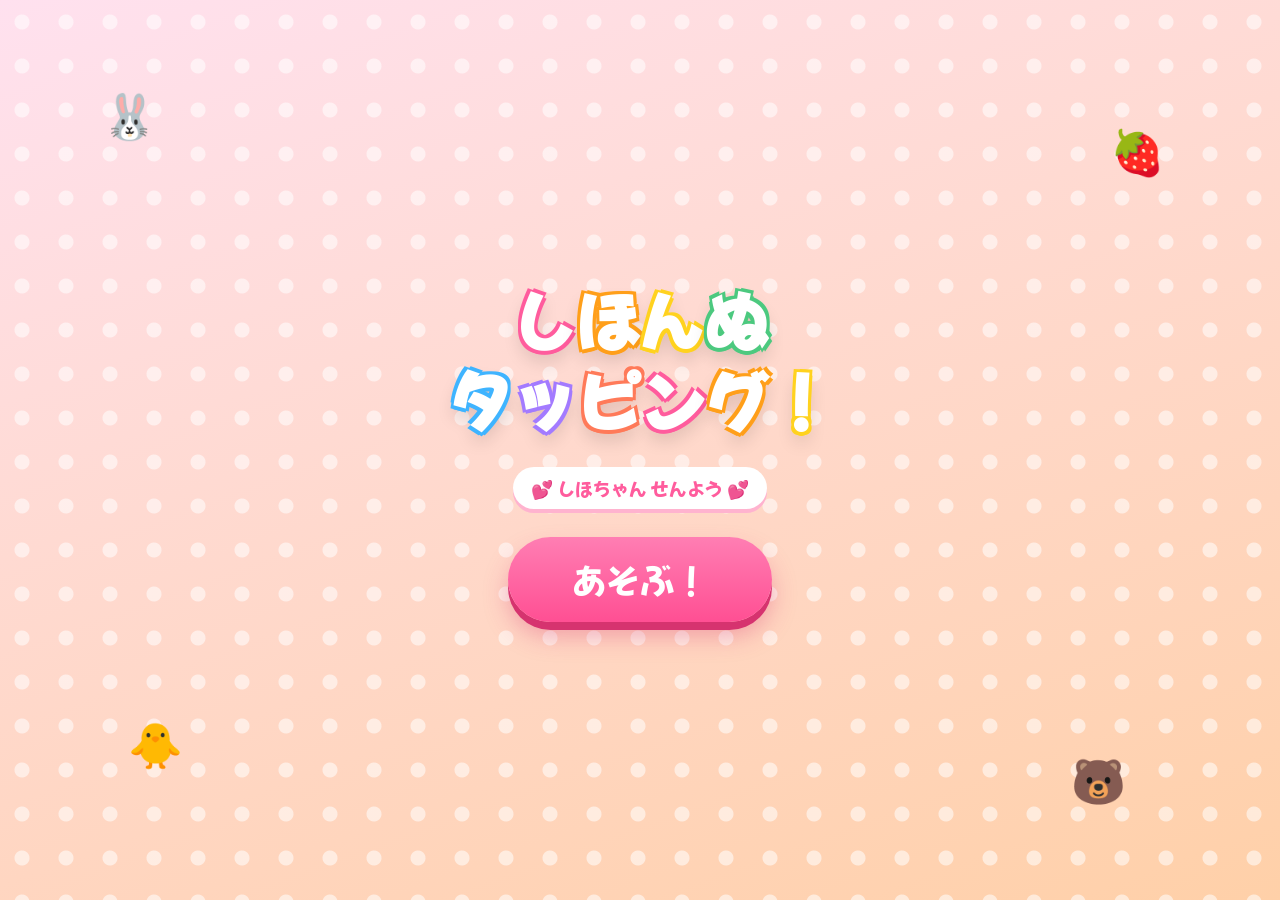
==== shiho/index.html @ 4098c00b "しほんぬタッピング！: baby tapping game replacing 新時代 Tap anywhere to hear "あたっ！" (TTS or a recorded voice), p" ====
<!DOCTYPE html>
<html lang="ja">
<head>
<meta charset="utf-8">
<meta name="viewport" content="width=device-width, initial-scale=1, maximum-scale=1, user-scalable=no, viewport-fit=cover">
<meta name="apple-mobile-web-app-capable" content="yes">
<meta name="mobile-web-app-capable" content="yes">
<meta name="apple-mobile-web-app-status-bar-style" content="black-translucent">
<meta name="apple-mobile-web-app-title" content="しほんぬ">
<meta name="theme-color" content="#ffd6e8">
<title>しほんぬタッピング！</title>
<link rel="preconnect" href="https://fonts.googleapis.com">
<link rel="preconnect" href="https://fonts.gstatic.com" crossorigin>
<link href="https://fonts.googleapis.com/css2?family=Mochiy+Pop+One&display=swap" rel="stylesheet">
<style>
  :root { --bg1:#ffe1ef; --bg2:#ffd0a8; --pink:#ff5c9d; --font:"Mochiy Pop One","Hiragino Maru Gothic ProN","Rounded Mplus 1c",sans-serif; }
  * { box-sizing:border-box; -webkit-tap-highlight-color:transparent; -webkit-user-select:none; user-select:none; -webkit-touch-callout:none; }
  html,body { margin:0; height:100%; overflow:hidden; touch-action:none; overscroll-behavior:none; font-family:var(--font); color:#5a3d5c; }
  body { background:
      radial-gradient(circle, rgba(255,255,255,.55) 7px, transparent 8px) 0 0 / 44px 44px,
      linear-gradient(160deg, var(--bg1), var(--bg2)); }
  canvas { position:fixed; inset:0; width:100%; height:100%; display:block; }

  /* ---- タイトル画面 ---- */
  #title { position:fixed; inset:0; z-index:10; display:flex; flex-direction:column; align-items:center; justify-content:center; gap:28px; padding:24px; text-align:center; transition:opacity .4s, transform .4s; }
  #title.hide { opacity:0; transform:scale(1.2); pointer-events:none; }
  .logo { font-size:clamp(34px, 11vw, 64px); line-height:1.25; margin:0; }
  .logo span { display:inline-block; color:#fff; animation:hop 1.2s ease-in-out infinite;
    -webkit-text-stroke:0; text-shadow: 0 4px 0 var(--c), 3px 3px 0 var(--c), -3px 3px 0 var(--c), 3px -3px 0 var(--c), -3px -3px 0 var(--c), 0 10px 18px rgba(0,0,0,.15); }
  @keyframes hop { 0%,100% { transform:translateY(0) } 30% { transform:translateY(-14px) rotate(-6deg) } 60% { transform:translateY(0) rotate(4deg) } }
  .for { font-size:18px; background:#fff; color:var(--pink); padding:8px 18px; border-radius:999px; box-shadow:0 4px 0 #ffb3cf; }
  #play { font-family:var(--font); font-size:34px; color:#fff; background:linear-gradient(#ff7eb3,#ff4f93); border:none; border-radius:999px;
    padding:18px 64px; box-shadow:0 8px 0 #d6336f, 0 14px 24px rgba(214,51,111,.35); cursor:pointer; animation:pulse 1.4s ease-in-out infinite; }
  #play:active { transform:translateY(6px); box-shadow:0 2px 0 #d6336f; }
  @keyframes pulse { 50% { transform:scale(1.07) } }
  .deco { position:absolute; font-size:44px; animation:float 3s ease-in-out infinite; }
  @keyframes float { 50% { transform:translateY(-16px) rotate(8deg) } }

  /* ---- ゲーム中の表示 ---- */
  #hud { position:fixed; top:calc(12px + env(safe-area-inset-top)); left:12px; right:12px; z-index:5; display:none; justify-content:space-between; pointer-events:none; }
  #hud.on { display:flex; }
  .pill { background:#fff; border-radius:999px; padding:8px 18px; font-size:24px; box-shadow:0 5px 0 rgba(0,0,0,.1); }
  #score { color:#ff9f1a; } #lv { color:#4aa8ff; }
  .bump { animation:bump .25s; } @keyframes bump { 50% { transform:scale(1.25) } }
  #banner { position:fixed; left:0; right:0; top:34%; z-index:6; text-align:center; font-size:clamp(40px, 13vw, 80px); color:#fff; pointer-events:none;
    text-shadow:0 5px 0 var(--pink), 4px 4px 0 var(--pink), -4px 4px 0 var(--pink), 4px -4px 0 var(--pink), -4px -4px 0 var(--pink); opacity:0; }
  #banner.on { animation:banner 1.8s ease-out; }
  @keyframes banner { 0% { opacity:0; transform:scale(.2) rotate(-20deg) } 15% { opacity:1; transform:scale(1.2) rotate(4deg) } 25% { transform:scale(1) rotate(0) } 80% { opacity:1 } 100% { opacity:0; transform:translateY(-40px) } }
  #flash { position:fixed; inset:0; background:#fff; opacity:0; pointer-events:none; z-index:4; transition:opacity .5s; }

  /* ---- おとなメニュー ---- */
  #gear { position:fixed; right:12px; bottom:calc(12px + env(safe-area-inset-bottom)); z-index:7; width:52px; height:52px; border-radius:50%;
    background:rgba(255,255,255,.55); display:none; align-items:center; justify-content:center; font-size:24px; }
  #gear.on { display:flex; }
  #gear svg { position:absolute; inset:0; transform:rotate(-90deg); }
  #gear circle { fill:none; stroke:var(--pink); stroke-width:4; stroke-dasharray:151; stroke-dashoffset:151; }
  #gear.hold circle { transition:stroke-dashoffset 1.2s linear; stroke-dashoffset:0; }
  #menu { position:fixed; inset:0; z-index:20; background:rgba(90,61,92,.45); display:none; align-items:center; justify-content:center; padding:16px; }
  #menu.on { display:flex; }
  .card { background:#fff; border-radius:28px; padding:22px; width:100%; max-width:360px; text-align:center; box-shadow:0 8px 0 #ffb3cf; font-family:-apple-system,"Hiragino Sans",sans-serif; }
  .card h2 { font-family:var(--font); margin:0 0 6px; color:var(--pink); font-weight:normal; }
  .card p { font-size:13px; color:#8a748c; margin:6px 0 14px; line-height:1.6; }
  .card button { font-family:var(--font); font-size:17px; width:100%; margin:6px 0; padding:13px; border:none; border-radius:16px; color:#fff; cursor:pointer; }
  .b-rec { background:#ff5c9d; } .b-rec.rec { background:#e0245e; animation:pulse .6s infinite; }
  .b-try { background:#4aa8ff; } .b-del { background:#b9a6bb; } .b-bgm { background:#5fc98a; } .b-close { background:#5a3d5c; }
  .row { display:flex; align-items:center; gap:10px; margin:10px 0; font-size:15px; }
  .row input { flex:1; accent-color:#ff5c9d; }
  #vstate { font-size:14px; color:#5a3d5c; margin:4px 0 8px; }
</style>
</head>
<body>
<canvas id="c"></canvas>
<div id="flash"></div>

<div id="title">
  <div class="deco" style="top:9%;left:8%">🐰</div>
  <div class="deco" style="top:13%;right:9%;animation-delay:.6s">🍓</div>
  <div class="deco" style="bottom:14%;left:10%;animation-delay:1.1s">🐥</div>
  <div class="deco" style="bottom:10%;right:12%;animation-delay:.3s">🐻</div>
  <h1 class="logo" id="logo"></h1>
  <div class="for">💕 しほちゃん せんよう 💕</div>
  <button id="play">あそぶ！</button>
</div>

<div id="hud"><div class="pill" id="score">⭐ 0</div><div class="pill" id="lv">Lv.1</div></div>
<div id="banner"></div>
<div id="gear" title="おとなの人は長押し"><svg viewBox="0 0 52 52"><circle cx="26" cy="26" r="24"/></svg>⚙️</div>

<div id="menu">
  <div class="card">
    <h2>おとなメニュー</h2>
    <p>「あたっ！」の声を録音できます。<br>ボタンを押したら すぐに「あたっ！」と言ってね。</p>
    <div id="vstate">いまの声：よみあげ</div>
    <button class="b-rec" id="rec">🎙️ 録音する（2びょう）</button>
    <button class="b-try" id="try">▶️ きいてみる</button>
    <button class="b-del" id="del">🗑️ 録音を消す</button>
    <button class="b-bgm" id="bgm">🎵 BGM：オン</button>
    <div class="row">🔈<input type="range" id="vol" min="0" max="1" step="0.05" value="0.8">🔊</div>
    <p>録音した声は この端末の中だけに保存されます。</p>
    <button class="b-close" id="close">✕ とじる</button>
  </div>
</div>

<script>
(() => {
  const $ = s => document.querySelector(s);
  const FONT = '"Mochiy Pop One","Hiragino Maru Gothic ProN",sans-serif';
  const COLORS = ['#ff5c9d', '#ff9f1a', '#ffd21f', '#4cc97f', '#3fb4ff', '#a37bff', '#ff7a59'];
  const THEMES = [['#ffe1ef', '#ffd0a8'], ['#d9f4ff', '#e8dcff'], ['#e0ffd9', '#fff6b8'], ['#ffe6f7', '#c9f1ff'], ['#fff0c2', '#ffc9de'], ['#e8e0ff', '#ffe0f0']];
  const ANIMALS = ['🐶', '🐱', '🐰', '🐻', '🐼', '🐥', '🐸', '🦄', '🐷', '🐨', '🐹', '🦁', '🐧', '🐳', '🍓', '🍰', '🍭', '🌈'];
  const PRAISE = ['すごーい！', 'じょうず！', 'やったね！', 'てんさい！', 'しほちゃん さいこう！', 'ばんざーい！'];
  const rnd = (a, b) => a + Math.random() * (b - a), pick = a => a[(Math.random() * a.length) | 0];
  const store = { get(k) { try { return localStorage.getItem(k); } catch (_) { return null; } }, set(k, v) { try { localStorage.setItem(k, v); return true; } catch (_) { return false; } }, del(k) { try { localStorage.removeItem(k); } catch (_) {} } };

  // タイトル文字を1文字ずつ色付きで跳ねさせる
  [...'しほんぬタッピング！'].forEach((ch, i) => {
    const s = document.createElement('span'); s.textContent = ch;
    s.style.setProperty('--c', COLORS[i % COLORS.length]); s.style.animationDelay = (i * .09) + 's';
    $('#logo').appendChild(s); if (i === 3) $('#logo').appendChild(document.createElement('br'));
  });

  // ---- キャンバス ----
  const cv = $('#c'), ctx = cv.getContext('2d'); let W, H, DPR;
  function resize() { DPR = Math.min(devicePixelRatio || 1, 2); W = innerWidth; H = innerHeight; cv.width = W * DPR; cv.height = H * DPR; }
  addEventListener('resize', resize); resize();
  const ecache = new Map();
  function emo(ch) {
    if (ecache.has(ch)) return ecache.get(ch);
    const c = document.createElement('canvas'); c.width = c.height = 128;
    const x = c.getContext('2d'); x.font = '96px "Apple Color Emoji","Segoe UI Emoji","Noto Color Emoji",sans-serif';
    x.textAlign = 'center'; x.textBaseline = 'middle'; x.fillText(ch, 64, 72); ecache.set(ch, c); return c;
  }

  // ================= 音 =================
  let AC = null, master, bgmGain, sfxGain, bgmOn = store.get('shiho-bgm') !== 'off', vol = +(store.get('shiho-vol') || .8), voiceBuf = null;
  function initAudio() {
    if (AC) return;
    AC = new (window.AudioContext || window.webkitAudioContext)();
    master = AC.createGain(); master.gain.value = vol; master.connect(AC.destination);
    sfxGain = AC.createGain(); sfxGain.connect(master);
    bgmGain = AC.createGain(); bgmGain.gain.value = bgmOn ? .22 : 0; bgmGain.connect(master);
    loadVoice(); bgmT = AC.currentTime + .4; setInterval(bgmTick, 60);
  }
  function tone(f, t, o = {}) {
    const { type = 'sine', dur = .3, v = .3, to = null, dest = sfxGain } = o;
    const osc = AC.createOscillator(), g = AC.createGain();
    osc.type = type; osc.frequency.setValueAtTime(f, t); if (to) osc.frequency.exponentialRampToValueAtTime(to, t + dur * .7);
    g.gain.setValueAtTime(0, t); g.gain.linearRampToValueAtTime(v, t + .01); g.gain.exponentialRampToValueAtTime(.001, t + dur);
    osc.connect(g); g.connect(dest); osc.start(t); osc.stop(t + dur + .05);
  }
  const PENTA = [523, 587, 659, 784, 880, 1047, 1175, 1319];
  const sfxPop = () => { const t = AC.currentTime, f = rnd(500, 800); tone(f, t, { dur: .16, v: .35, to: f * 2.2 }); };
  const sfxBubble = () => { const t = AC.currentTime; [0, 2, 4, 7].forEach((k, i) => tone(PENTA[k % 8] * (k > 6 ? 1 : 1), t + i * .06, { type: 'triangle', dur: .3, v: .22 })); };
  const sfxFanfare = () => { const t = AC.currentTime; [[523, 0], [659, .12], [784, .24], [1047, .4], [784, .55], [1047, .7]].forEach(([f, d]) => { tone(f, t + d, { type: 'square', dur: .25, v: .08 }); tone(f, t + d, { type: 'triangle', dur: .4, v: .18 }); }); };

  // BGM：きらきら星（オルゴール風）
  const NOTE = { C: 0, D: 2, E: 4, F: 5, G: 7, A: 9 };
  const MEL = 'C C G G A A G- F F E E D D C- G G F F E E D- G G F F E E D- C C G G A A G- F F E E D D C-'.split(' ')
    .map(n => ({ f: 523.25 * Math.pow(2, NOTE[n[0]] / 12), b: n.endsWith('-') ? 2 : 1 }));
  const ROOTS = 'C C F C F C G C C F C G C F C G C C F C F C G C'.split(' ').map(n => 130.81 * Math.pow(2, NOTE[n] / 12));
  const BEAT = .42; let bgmT = 0, mi = 0, beat = 0;
  function bgmTick() {
    if (AC.state !== 'running') { bgmT = AC.currentTime + .2; return; }
    while (bgmT < AC.currentTime + .3) {
      const m = MEL[mi];
      tone(m.f, bgmT, { dur: 1.2, v: .5, dest: bgmGain }); tone(m.f * 2, bgmT, { dur: .5, v: .12, dest: bgmGain });
      for (let k = 0; k < m.b; k++) { if ((beat + k) % 2 === 0) { const r = ROOTS[((beat + k) / 2) % ROOTS.length]; tone(r, bgmT + k * BEAT, { type: 'triangle', dur: .9, v: .35, dest: bgmGain }); } }
      bgmT += m.b * BEAT; beat += m.b; mi++;
      if (mi === MEL.length) { mi = 0; beat = 0; bgmT += BEAT * 2; }
    }
  }

  // 「あたっ！」の声：録音があればそれを、なければ読み上げ
  let jaVoice = null;
  function findVoice() { const v = speechSynthesis.getVoices().filter(v => /ja/i.test(v.lang)); jaVoice = v.find(v => /Kyoko|O-ren|Nanami|Haruka/i.test(v.name)) || v[0] || null; }
  if ('speechSynthesis' in window) { findVoice(); speechSynthesis.onvoiceschanged = findVoice; }
  function speak(text, pitch = 1.8) {
    if (!('speechSynthesis' in window)) return;
    if (speechSynthesis.speaking || speechSynthesis.pending) speechSynthesis.cancel();
    const u = new SpeechSynthesisUtterance(text); u.lang = 'ja-JP'; if (jaVoice) u.voice = jaVoice;
    u.pitch = pitch; u.rate = 1.15; u.volume = Math.min(1, vol * 1.2); speechSynthesis.speak(u);
  }
  let lastAta = 0;
  function sayAta() {
    const now = performance.now(); if (now - lastAta < 280) return; lastAta = now;
    if (voiceBuf) { const s = AC.createBufferSource(); s.buffer = voiceBuf; s.playbackRate.value = rnd(.95, 1.2); const g = AC.createGain(); g.gain.value = 1.6; s.connect(g); g.connect(master); s.start(); }
    else speak('あたっ！', rnd(1.6, 2));
  }
  function trim(buf) {
    const d = buf.getChannelData(0); let a = 0, b = d.length - 1; const th = .025;
    while (a < d.length && Math.abs(d[a]) < th) a++; while (b > a && Math.abs(d[b]) < th) b--;
    a = Math.max(0, a - 400); b = Math.min(d.length, b + 2400);
    if (b - a < 800) return buf;
    const out = AC.createBuffer(1, b - a, buf.sampleRate); out.getChannelData(0).set(d.subarray(a, b)); return out;
  }
  async function loadVoice() {
    const url = store.get('shiho-voice'); if (!url || !AC) { voiceBuf = null; updVstate(); return; }
    try { const ab = await (await fetch(url)).arrayBuffer(); voiceBuf = trim(await AC.decodeAudioData(ab)); } catch (_) { voiceBuf = null; }
    updVstate();
  }
  function updVstate() { $('#vstate').textContent = 'いまの声：' + (voiceBuf ? '🎙️ 録音した声' : '🗣️ よみあげ'); }

  // ================= ゲーム =================
  let playing = false, score = 0, level = 1, shake = 0, lastTap = performance.now();
  const floaters = [], parts = [], texts = [], confetti = [];
  const PER_LEVEL = 20;

  function spawnFloater() {
    const r = rnd(42, 58);
    floaters.push({ x: rnd(r, W - r), y: H + r + 10, r, vy: rnd(.6, 1.2), ph: rnd(0, 6), ch: pick(ANIMALS), col: pick(COLORS), pop: 0 });
  }
  function burst(x, y, n, big) {
    for (let i = 0; i < n; i++) {
      const a = rnd(0, Math.PI * 2), s = rnd(2, big ? 11 : 7);
      parts.push({ x, y, vx: Math.cos(a) * s, vy: Math.sin(a) * s - 2, life: 1, col: pick(COLORS), sz: rnd(6, big ? 16 : 12), shape: pick(['star', 'heart', 'dot']), rot: rnd(0, 6) });
    }
  }
  function tap(x, y) {
    lastTap = performance.now();
    if (texts.length > 10) texts.shift();
    texts.push({ x, y, t: 0, rot: rnd(-.3, .3), col: pick(COLORS), s: rnd(.9, 1.15) });
    burst(x, y, 14);
    sfxPop(); sayAta();
    if (navigator.vibrate) navigator.vibrate(15);
    let add = 1;
    const hit = floaters.find(f => !f.pop && Math.hypot(f.x - x, f.y - y) < f.r + 20);
    if (hit) { hit.pop = 1; add = 3; burst(hit.x, hit.y, 26, true); sfxBubble(); shake = 10; for (let i = 0; i < 4; i++) parts.push({ x: hit.x, y: hit.y, vx: rnd(-5, 5), vy: rnd(-9, -4), life: 1, sz: 34, emo: hit.ch, rot: 0 }); }
    else shake = Math.max(shake, 4);
    score += add;
    const el = $('#score'); el.textContent = '⭐ ' + score; el.classList.remove('bump'); void el.offsetWidth; el.classList.add('bump');
    if (Math.floor(score / PER_LEVEL) + 1 > level) levelUp();
  }
  function levelUp() {
    level++;
    $('#lv').textContent = 'Lv.' + level;
    const th = THEMES[(level - 1) % THEMES.length];
    document.documentElement.style.setProperty('--bg1', th[0]); document.documentElement.style.setProperty('--bg2', th[1]);
    const msg = PRAISE[(level - 2) % PRAISE.length];
    const b = $('#banner'); b.textContent = msg; b.classList.remove('on'); void b.offsetWidth; b.classList.add('on');
    $('#flash').style.opacity = .7; setTimeout(() => $('#flash').style.opacity = 0, 120);
    sfxFanfare(); setTimeout(() => speak(msg, 1.6), 500);
    for (let i = 0; i < 140; i++) confetti.push({ x: rnd(0, W), y: rnd(-H * .6, -10), vx: rnd(-1, 1), vy: rnd(2, 5), rot: rnd(0, 6), vr: rnd(-.2, .2), w: rnd(8, 14), h: rnd(5, 9), col: pick(COLORS) });
    if (navigator.vibrate) navigator.vibrate([30, 40, 30, 40, 60]);
  }

  // ---- 描画 ----
  function star(x, y, r, n = 5, inner = .45) { ctx.beginPath(); for (let i = 0; i < n * 2; i++) { const a = i * Math.PI / n - Math.PI / 2, rr = i % 2 ? r * inner : r; ctx.lineTo(x + Math.cos(a) * rr, y + Math.sin(a) * rr); } ctx.closePath(); }
  function heart(x, y, s) { ctx.beginPath(); ctx.moveTo(x, y + s * .35); ctx.bezierCurveTo(x - s, y - s * .3, x - s * .45, y - s, x, y - s * .45); ctx.bezierCurveTo(x + s * .45, y - s, x + s, y - s * .3, x, y + s * .35); ctx.closePath(); }
  const easeBack = t => { const c = 1.9; return 1 + (c + 1) * Math.pow(t - 1, 3) + c * Math.pow(t - 1, 2); };
  let lastSpawn = 0;
  function frame(now) {
    ctx.setTransform(DPR, 0, 0, DPR, 0, 0); ctx.clearRect(0, 0, W, H);
    if (shake > .3) { ctx.translate(rnd(-shake, shake), rnd(-shake, shake)); shake *= .85; }

    if (playing) {
      if (now - lastSpawn > 1500 && floaters.length < 5) { spawnFloater(); lastSpawn = now; }
      // しばらく触らないと「タップしてね」
      if (now - lastTap > 5000) {
        const k = (now / 500) % 2, s = 1 + Math.sin(now / 200) * .08;
        ctx.save(); ctx.globalAlpha = .9; ctx.drawImage(emo('👆'), W / 2 - 40 * s, H * .55 - 30 + (k < 1 ? -10 : 0), 80 * s, 80 * s);
        ctx.font = `26px ${FONT}`; ctx.textAlign = 'center'; ctx.lineWidth = 7; ctx.lineJoin = 'round'; ctx.strokeStyle = '#fff'; ctx.fillStyle = '#ff5c9d';
        ctx.strokeText('タップしてね！', W / 2, H * .55 + 90); ctx.fillText('タップしてね！', W / 2, H * .55 + 90); ctx.restore();
      }
    }

    // ふわふわ浮かぶ どうぶつ風船
    for (let i = floaters.length - 1; i >= 0; i--) {
      const f = floaters[i];
      if (f.pop) { f.pop += .12; if (f.pop > 2) { floaters.splice(i, 1); continue; } }
      f.y -= f.vy; f.ph += .03; const x = f.x + Math.sin(f.ph) * 14;
      if (f.y < -f.r - 20) { floaters.splice(i, 1); continue; }
      const sc = f.pop ? 1 + (f.pop - 1) * .6 : 1 + Math.sin(f.ph * 2) * .04;
      ctx.save(); ctx.globalAlpha = f.pop ? Math.max(0, 2 - f.pop) : 1; ctx.translate(x, f.y); ctx.scale(sc, sc);
      ctx.beginPath(); ctx.arc(0, 0, f.r, 0, Math.PI * 2); ctx.fillStyle = f.col + '55'; ctx.fill(); ctx.lineWidth = 4; ctx.strokeStyle = '#ffffffcc'; ctx.stroke();
      ctx.beginPath(); ctx.ellipse(-f.r * .4, -f.r * .45, f.r * .22, f.r * .12, -.6, 0, Math.PI * 2); ctx.fillStyle = '#ffffffaa'; ctx.fill();
      ctx.drawImage(emo(f.ch), -f.r * .8, -f.r * .8, f.r * 1.6, f.r * 1.6);
      ctx.restore(); f.dx = x;
    }

    // キラキラ
    for (let i = parts.length - 1; i >= 0; i--) {
      const p = parts[i]; p.vy += .25; p.vx *= .98; p.x += p.vx; p.y += p.vy; p.life -= .022; p.rot += .1;
      if (p.life <= 0) { parts.splice(i, 1); continue; }
      ctx.save(); ctx.globalAlpha = Math.min(1, p.life * 1.6); ctx.translate(p.x, p.y); ctx.rotate(p.rot);
      if (p.emo) ctx.drawImage(emo(p.emo), -p.sz / 2, -p.sz / 2, p.sz, p.sz);
      else { ctx.fillStyle = p.col; if (p.shape === 'star') star(0, 0, p.sz); else if (p.shape === 'heart') heart(0, 0, p.sz); else { ctx.beginPath(); ctx.arc(0, 0, p.sz * .5, 0, 7); } ctx.fill(); }
      ctx.restore();
    }

    // 「あたっ！」の文字
    for (let i = texts.length - 1; i >= 0; i--) {
      const t = texts[i]; t.t += 1 / 55; if (t.t >= 1) { texts.splice(i, 1); continue; }
      const sIn = t.t < .25 ? easeBack(t.t / .25) : 1, s = (.3 + .7 * sIn) * t.s, a = t.t > .7 ? 1 - (t.t - .7) / .3 : 1;
      ctx.save(); ctx.globalAlpha = a; ctx.translate(t.x, t.y - t.t * 50 - 50); ctx.rotate(t.rot); ctx.scale(s, s);
      star(0, 0, 82, 12, .72); ctx.fillStyle = '#fff59a'; ctx.fill(); ctx.lineWidth = 5; ctx.strokeStyle = t.col; ctx.stroke();
      ctx.font = `44px ${FONT}`; ctx.textAlign = 'center'; ctx.textBaseline = 'middle'; ctx.lineJoin = 'round';
      ctx.lineWidth = 12; ctx.strokeStyle = '#fff'; ctx.strokeText('あたっ！', 0, 2); ctx.fillStyle = t.col; ctx.fillText('あたっ！', 0, 2);
      ctx.restore();
    }

    // 紙ふぶき
    for (let i = confetti.length - 1; i >= 0; i--) {
      const c = confetti[i]; c.x += c.vx + Math.sin(c.y / 30); c.y += c.vy; c.rot += c.vr;
      if (c.y > H + 20) { confetti.splice(i, 1); continue; }
      ctx.save(); ctx.translate(c.x, c.y); ctx.rotate(c.rot); ctx.scale(1, Math.cos(c.rot * 2)); ctx.fillStyle = c.col; ctx.fillRect(-c.w / 2, -c.h / 2, c.w, c.h); ctx.restore();
    }
    requestAnimationFrame(frame);
  }
  requestAnimationFrame(frame);

  cv.addEventListener('pointerdown', e => { if (playing) { e.preventDefault(); tap(e.clientX, e.clientY); } });
  addEventListener('contextmenu', e => e.preventDefault());
  document.addEventListener('gesturestart', e => e.preventDefault());

  // ---- スタート ----
  let wake = null;
  async function keepAwake() { try { if (navigator.wakeLock) wake = await navigator.wakeLock.request('screen'); } catch (_) {} }
  document.addEventListener('visibilitychange', () => { if (document.visibilityState === 'visible' && playing) { keepAwake(); if (AC) AC.resume(); } });
  $('#play').addEventListener('click', () => {
    initAudio(); AC.resume();
    speak('あそぼう！', 1.7);
    try { document.documentElement.requestFullscreen && document.documentElement.requestFullscreen().catch(() => {}); } catch (_) {}
    keepAwake();
    $('#title').classList.add('hide'); $('#hud').classList.add('on'); $('#gear').classList.add('on');
    playing = true; lastTap = performance.now();
    for (let i = 0; i < 3; i++) setTimeout(spawnFloater, i * 400);
  });

  // ---- おとなメニュー（長押しで開く） ----
  const gear = $('#gear'); let holdT = null;
  gear.addEventListener('pointerdown', e => { e.stopPropagation(); gear.classList.add('hold'); holdT = setTimeout(openMenu, 1200); });
  const cancelHold = () => { clearTimeout(holdT); gear.classList.remove('hold'); };
  gear.addEventListener('pointerup', cancelHold); gear.addEventListener('pointerleave', cancelHold); gear.addEventListener('pointercancel', cancelHold);
  function openMenu() { cancelHold(); playing = false; $('#menu').classList.add('on'); updVstate(); updBgm(); }
  $('#close').onclick = () => { $('#menu').classList.remove('on'); playing = true; lastTap = performance.now(); };
  function updBgm() { $('#bgm').textContent = '🎵 BGM：' + (bgmOn ? 'オン' : 'オフ'); }
  $('#bgm').onclick = () => { bgmOn = !bgmOn; store.set('shiho-bgm', bgmOn ? 'on' : 'off'); if (AC) bgmGain.gain.setTargetAtTime(bgmOn ? .22 : 0, AC.currentTime, .1); updBgm(); };
  $('#vol').value = vol;
  $('#vol').oninput = e => { vol = +e.target.value; store.set('shiho-vol', vol); if (AC) master.gain.setTargetAtTime(vol, AC.currentTime, .05); };
  $('#try').onclick = () => { lastAta = 0; sayAta(); };
  $('#del').onclick = () => { store.del('shiho-voice'); voiceBuf = null; updVstate(); };
  $('#rec').onclick = async () => {
    const btn = $('#rec');
    if (!navigator.mediaDevices || !window.MediaRecorder) { alert('このブラウザでは録音できません'); return; }
    let stream;
    try { stream = await navigator.mediaDevices.getUserMedia({ audio: { echoCancellation: false, noiseSuppression: true } }); }
    catch (_) { alert('マイクの許可が必要です'); return; }
    const chunks = [], mr = new MediaRecorder(stream);
    mr.ondataavailable = e => e.data.size && chunks.push(e.data);
    mr.onstop = () => {
      stream.getTracks().forEach(t => t.stop());
      btn.classList.remove('rec'); btn.textContent = '🎙️ 録音する（2びょう）';
      const blob = new Blob(chunks, { type: mr.mimeType || 'audio/mp4' }), fr = new FileReader();
      fr.onload = async () => {
        if (!store.set('shiho-voice', fr.result)) { alert('保存できませんでした（このページを閉じると消えます）'); }
        try { voiceBuf = trim(await AC.decodeAudioData(await blob.arrayBuffer())); } catch (_) { voiceBuf = null; alert('うまく録音できませんでした。もう一度ためしてね'); }
        updVstate(); if (voiceBuf) { lastAta = 0; sayAta(); }
      };
      fr.readAsDataURL(blob);
    };
    mr.start(); btn.classList.add('rec');
    let n = 2; btn.textContent = `🔴 いま録音中… ${n}`;
    const iv = setInterval(() => { n--; if (n > 0) btn.textContent = `🔴 いま録音中… ${n}`; else { clearInterval(iv); mr.stop(); } }, 1000);
  };
})();
</script>
</body>
</html>
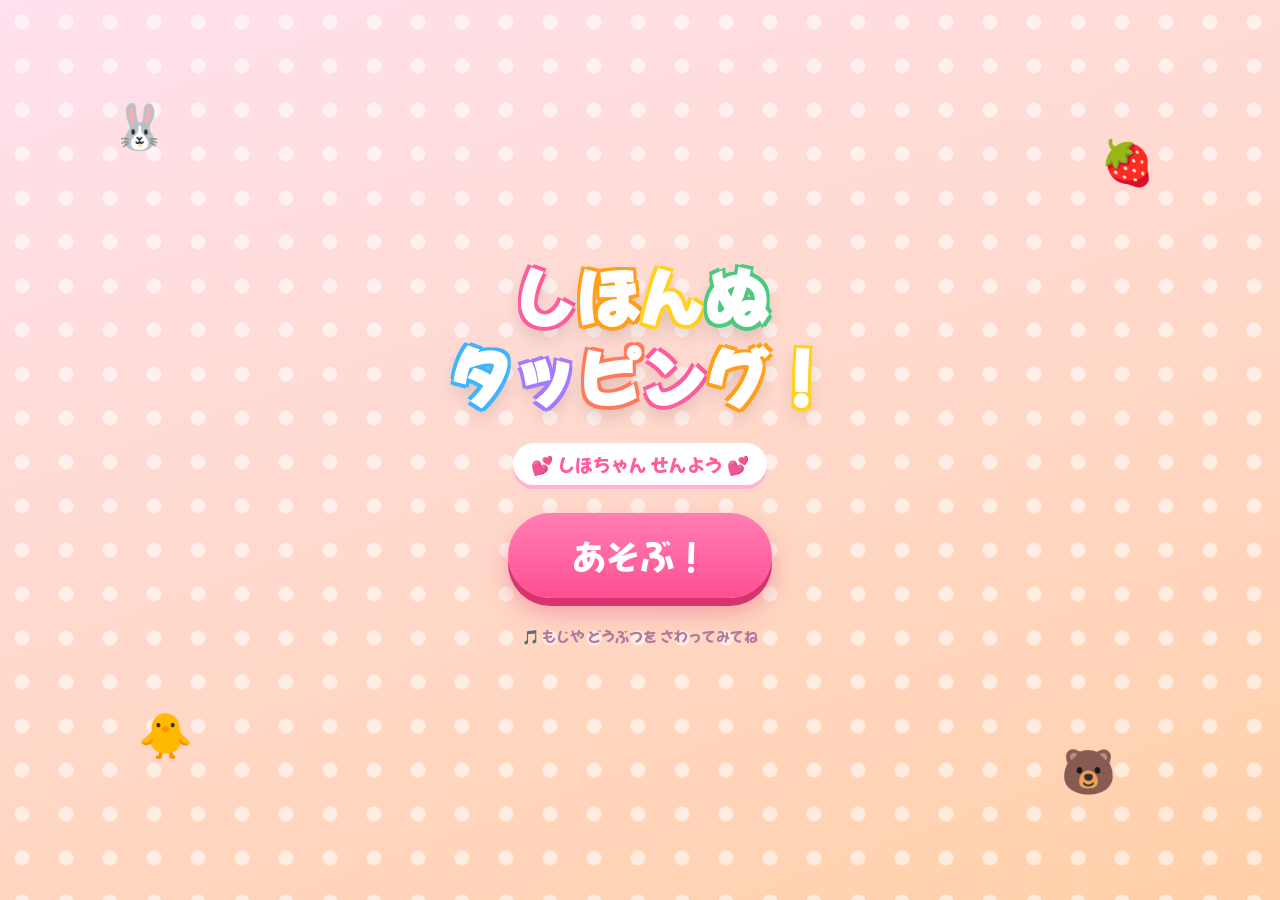
==== commit 6825dcad: "しほんぬ: title-screen sounds, natural voice selection, home screen icon Co-Authored-By: Claude Opus 5.5" ====
--- a/shiho/index.html
+++ b/shiho/index.html
@@ -9,6 +9,9 @@
 <meta name="apple-mobile-web-app-title" content="しほんぬ">
 <meta name="theme-color" content="#ffd6e8">
 <title>しほんぬタッピング！</title>
+<link rel="apple-touch-icon" href="icon-180.png">
+<link rel="icon" href="icon-192.png">
+<link rel="manifest" href="manifest.json">
 <link rel="preconnect" href="https://fonts.googleapis.com">
 <link rel="preconnect" href="https://fonts.gstatic.com" crossorigin>
 <link href="https://fonts.googleapis.com/css2?family=Mochiy+Pop+One&display=swap" rel="stylesheet">
@@ -28,6 +31,10 @@
   .logo span { display:inline-block; color:#fff; animation:hop 1.2s ease-in-out infinite;
     -webkit-text-stroke:0; text-shadow: 0 4px 0 var(--c), 3px 3px 0 var(--c), -3px 3px 0 var(--c), 3px -3px 0 var(--c), -3px -3px 0 var(--c), 0 10px 18px rgba(0,0,0,.15); }
   @keyframes hop { 0%,100% { transform:translateY(0) } 30% { transform:translateY(-14px) rotate(-6deg) } 60% { transform:translateY(0) rotate(4deg) } }
+  .logo span.boing, .deco.boing { animation:boing .5s ease-out !important; }
+  @keyframes boing { 0% { transform:scale(1) } 25% { transform:scale(1.45,.7) } 50% { transform:scale(.8,1.3) translateY(-18px) } 75% { transform:scale(1.1,.9) } 100% { transform:scale(1) } }
+  .deco { cursor:pointer; padding:10px; }
+  #hint { font-size:14px; color:#b07a9e; animation:float 2s ease-in-out infinite; }
   .for { font-size:18px; background:#fff; color:var(--pink); padding:8px 18px; border-radius:999px; box-shadow:0 4px 0 #ffb3cf; }
   #play { font-family:var(--font); font-size:34px; color:#fff; background:linear-gradient(#ff7eb3,#ff4f93); border:none; border-radius:999px;
     padding:18px 64px; box-shadow:0 8px 0 #d6336f, 0 14px 24px rgba(214,51,111,.35); cursor:pointer; animation:pulse 1.4s ease-in-out infinite; }
@@ -80,6 +87,7 @@
   <h1 class="logo" id="logo"></h1>
   <div class="for">💕 しほちゃん せんよう 💕</div>
   <button id="play">あそぶ！</button>
+  <div id="hint">🎵 もじや どうぶつを さわってみてね</div>
 </div>
 
 <div id="hud"><div class="pill" id="score">⭐ 0</div><div class="pill" id="lv">Lv.1</div></div>
@@ -91,6 +99,7 @@
     <h2>おとなメニュー</h2>
     <p>「あたっ！」の声を録音できます。<br>ボタンを押したら すぐに「あたっ！」と言ってね。</p>
     <div id="vstate">いまの声：よみあげ</div>
+    <div class="row">🗣️<select id="vsel" style="flex:1;font-size:14px;padding:8px;border-radius:10px;border:2px solid #ffc2da"></select></div>
     <button class="b-rec" id="rec">🎙️ 録音する（2びょう）</button>
     <button class="b-try" id="try">▶️ きいてみる</button>
     <button class="b-del" id="del">🗑️ 録音を消す</button>
@@ -172,19 +181,29 @@
 
   // 「あたっ！」の声：録音があればそれを、なければ読み上げ
   let jaVoice = null;
-  function findVoice() { const v = speechSynthesis.getVoices().filter(v => /ja/i.test(v.lang)); jaVoice = v.find(v => /Kyoko|O-ren|Nanami|Haruka/i.test(v.name)) || v[0] || null; }
+  // 自然に聞こえる声を優先して選ぶ（高品質版 > 有名な日本語ボイス > その他）
+  const vscore = v => (/Premium|プレミアム|Enhanced|拡張|Natural|Neural|Online|Siri/i.test(v.name) ? 10 : 0) + (/Google/i.test(v.name) ? 6 : 0) + (/Kyoko|O-ren|Nanami|Hattori|Haruka|Ayumi/i.test(v.name) ? 3 : 0) + (v.localService ? 0 : 1);
+  let jaVoices = [];
+  function findVoice() {
+    jaVoices = speechSynthesis.getVoices().filter(v => /^ja/i.test(v.lang)).sort((a, b) => vscore(b) - vscore(a));
+    const saved = store.get('shiho-tts');
+    jaVoice = jaVoices.find(v => v.name === saved) || jaVoices[0] || null;
+    const sel = document.getElementById('vsel'); if (!sel) return;
+    sel.innerHTML = jaVoices.length ? '' : '<option>（日本語の声がありません）</option>';
+    jaVoices.forEach(v => { const o = document.createElement('option'); o.value = v.name; o.textContent = 'よみあげ：' + v.name; if (v === jaVoice) o.selected = true; sel.appendChild(o); });
+  }
   if ('speechSynthesis' in window) { findVoice(); speechSynthesis.onvoiceschanged = findVoice; }
   function speak(text, pitch = 1.8) {
     if (!('speechSynthesis' in window)) return;
     if (speechSynthesis.speaking || speechSynthesis.pending) speechSynthesis.cancel();
     const u = new SpeechSynthesisUtterance(text); u.lang = 'ja-JP'; if (jaVoice) u.voice = jaVoice;
-    u.pitch = pitch; u.rate = 1.15; u.volume = Math.min(1, vol * 1.2); speechSynthesis.speak(u);
+    u.pitch = pitch; u.rate = 1.05; u.volume = Math.min(1, vol * 1.2); speechSynthesis.speak(u);
   }
   let lastAta = 0;
   function sayAta() {
     const now = performance.now(); if (now - lastAta < 280) return; lastAta = now;
     if (voiceBuf) { const s = AC.createBufferSource(); s.buffer = voiceBuf; s.playbackRate.value = rnd(.95, 1.2); const g = AC.createGain(); g.gain.value = 1.6; s.connect(g); g.connect(master); s.start(); }
-    else speak('あたっ！', rnd(1.6, 2));
+    else speak(pick(['あたっ！', 'あたっ', 'あたっ！']), rnd(1.15, 1.4));
   }
   function trim(buf) {
     const d = buf.getChannelData(0); let a = 0, b = d.length - 1; const th = .025;
@@ -238,7 +257,7 @@
     const msg = PRAISE[(level - 2) % PRAISE.length];
     const b = $('#banner'); b.textContent = msg; b.classList.remove('on'); void b.offsetWidth; b.classList.add('on');
     $('#flash').style.opacity = .7; setTimeout(() => $('#flash').style.opacity = 0, 120);
-    sfxFanfare(); setTimeout(() => speak(msg, 1.6), 500);
+    sfxFanfare(); setTimeout(() => speak(msg, 1.25), 500);
     for (let i = 0; i < 140; i++) confetti.push({ x: rnd(0, W), y: rnd(-H * .6, -10), vx: rnd(-1, 1), vy: rnd(2, 5), rot: rnd(0, 6), vr: rnd(-.2, .2), w: rnd(8, 14), h: rnd(5, 9), col: pick(COLORS) });
     if (navigator.vibrate) navigator.vibrate([30, 40, 30, 40, 60]);
   }
@@ -312,13 +331,28 @@
   addEventListener('contextmenu', e => e.preventDefault());
   document.addEventListener('gesturestart', e => e.preventDefault());
 
+  // ---- タイトル画面の音 ----
+  const XYLO = [523, 587, 659, 698, 784, 880, 988, 1047, 1175, 1319];
+  function xylo(f) { const t = AC.currentTime; tone(f, t, { dur: .7, v: .35 }); tone(f * 4, t, { dur: .12, v: .08 }); tone(f * 2.76, t, { dur: .25, v: .05 }); }
+  function boingSfx() { const t = AC.currentTime, f = rnd(220, 330); tone(f, t, { type: 'triangle', dur: .35, v: .3, to: f * 2.5 }); tone(f * 1.5, t + .12, { dur: .25, v: .15, to: f * 3 }); }
+  function boing(el) { el.classList.remove('boing'); void el.offsetWidth; el.classList.add('boing'); }
+  $('#title').addEventListener('pointerdown', e => {
+    if (e.target.id === 'play') return;
+    initAudio(); AC.resume();
+    const span = e.target.closest('.logo span'), deco = e.target.closest('.deco');
+    if (span) { boing(span); xylo(XYLO[[...$('#logo').querySelectorAll('span')].indexOf(span) % XYLO.length]); }
+    else if (deco) { boing(deco); boingSfx(); }
+    else { const t = AC.currentTime; [0, 2, 4].forEach((k, i) => tone(XYLO[k + ((Math.random() * 3) | 0)], t + i * .07, { dur: .4, v: .2 })); }
+  });
+  $('#vsel').onchange = e => { jaVoice = jaVoices.find(v => v.name === e.target.value) || jaVoice; store.set('shiho-tts', jaVoice ? jaVoice.name : ''); lastAta = 0; sayAta(); };
+
   // ---- スタート ----
   let wake = null;
   async function keepAwake() { try { if (navigator.wakeLock) wake = await navigator.wakeLock.request('screen'); } catch (_) {} }
   document.addEventListener('visibilitychange', () => { if (document.visibilityState === 'visible' && playing) { keepAwake(); if (AC) AC.resume(); } });
   $('#play').addEventListener('click', () => {
-    initAudio(); AC.resume();
-    speak('あそぼう！', 1.7);
+    initAudio(); AC.resume(); sfxFanfare();
+    speak('あそぼう！', 1.3);
     try { document.documentElement.requestFullscreen && document.documentElement.requestFullscreen().catch(() => {}); } catch (_) {}
     keepAwake();
     $('#title').classList.add('hide'); $('#hud').classList.add('on'); $('#gear').classList.add('on');
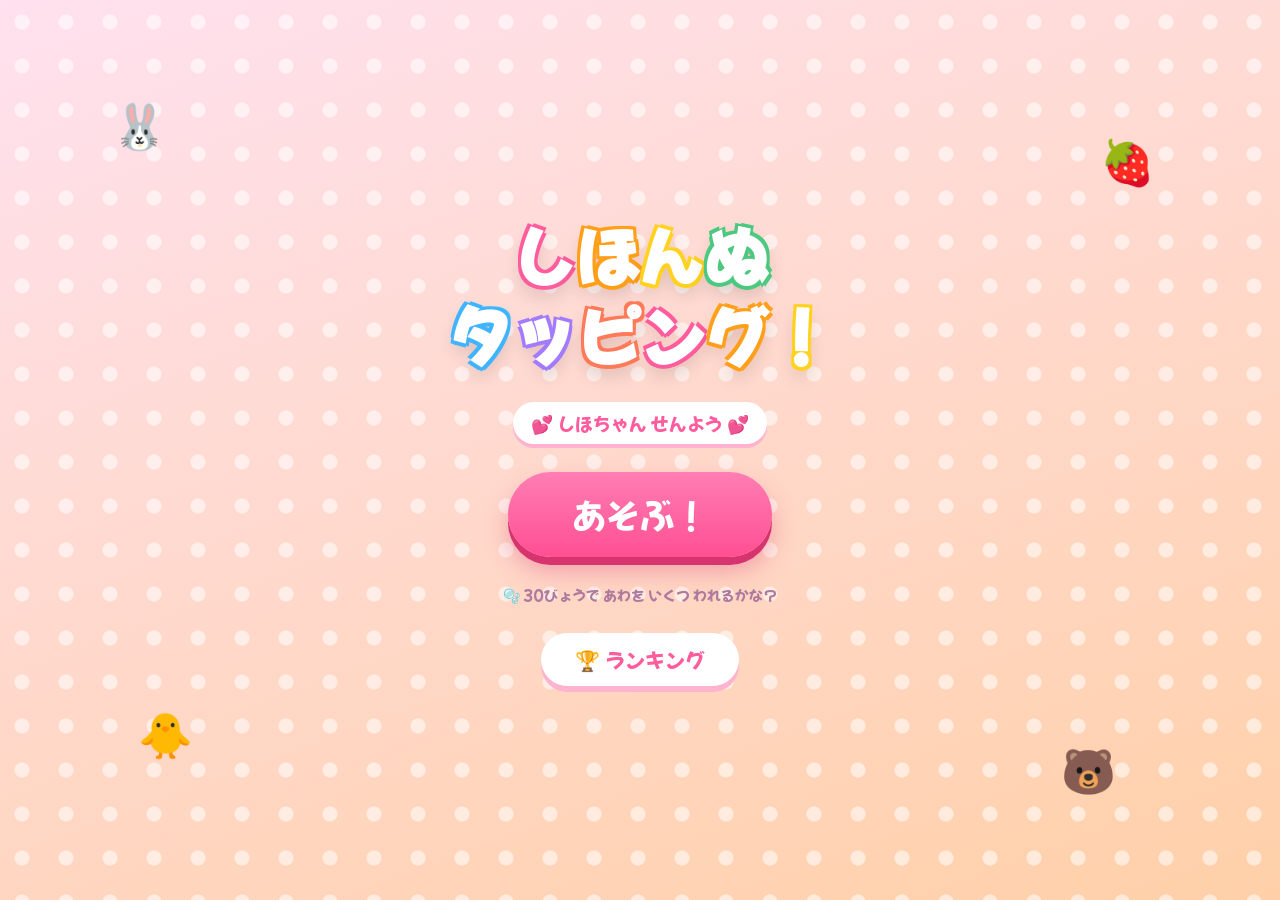
==== commit 2ff5ff37: "しほんぬ: 30-second challenge, bubble-only scoring, records & ranking tab, louder voice Co-Authored-By: " ====
--- a/shiho/index.html
+++ b/shiho/index.html
@@ -72,6 +72,28 @@
   .b-try { background:#4aa8ff; } .b-del { background:#b9a6bb; } .b-bgm { background:#5fc98a; } .b-close { background:#5a3d5c; }
   .row { display:flex; align-items:center; gap:10px; margin:10px 0; font-size:15px; }
   .row input { flex:1; accent-color:#ff5c9d; }
+  .overlay { position:fixed; inset:0; z-index:15; background:rgba(90,61,92,.35); display:none; align-items:center; justify-content:center; padding:16px; }
+  .overlay.on { display:flex; }
+  #rank { z-index:18; }
+  #rScore { font-family:var(--font); font-size:96px; line-height:1; color:#ff9f1a; text-shadow:0 5px 0 #ffd9a0; margin:10px 0 0; }
+  .unit { font-family:var(--font); font-size:20px; color:#5a3d5c; }
+  #rRank { font-family:var(--font); font-size:20px; color:var(--pink); margin:10px 0 14px; min-height:28px; }
+  .tabs { display:flex; gap:6px; background:#ffe6f0; border-radius:16px; padding:4px; margin:8px 0; }
+  .card .tabs button { margin:0; padding:10px; font-size:16px; background:transparent; color:#b07a9e; border-radius:12px; }
+  .card .tabs button.on { background:#ff5c9d; color:#fff; }
+  #sum { font-size:13px; color:#8a748c; margin:6px 0; }
+  #list { list-style:none; padding:0; margin:8px 0; max-height:52vh; overflow-y:auto; text-align:left; touch-action:pan-y; -webkit-overflow-scrolling:touch; }
+  #list li { display:flex; align-items:center; gap:10px; padding:10px 12px; border-radius:14px; background:#fff5fa; margin:6px 0; }
+  #list li.new { outline:3px solid #ff5c9d; }
+  #list li.empty { justify-content:center; color:#8a748c; font-size:14px; }
+  .rk { font-family:var(--font); width:36px; text-align:center; font-size:20px; color:#b07a9e; }
+  .sc { font-family:var(--font); font-size:22px; color:#ff9f1a; min-width:62px; }
+  .dt { font-size:13px; color:#8a748c; flex:1; }
+  .bar { height:8px; border-radius:4px; background:linear-gradient(90deg,#ffb3cf,#ff5c9d); margin-top:5px; }
+  #rankBtn { font-family:var(--font); font-size:20px; color:var(--pink); background:#fff; border:none; border-radius:999px; padding:12px 34px; box-shadow:0 6px 0 #ffb3cf; cursor:pointer; }
+  #rankBtn:active { transform:translateY(4px); box-shadow:0 2px 0 #ffb3cf; }
+  #timer { color:#4aa8ff; } #timer.warn { color:#ff3b6b; animation:pulse .5s infinite; }
+  #credit { position:absolute; bottom:calc(8px + env(safe-area-inset-bottom)); left:0; right:0; font-size:11px; color:#b07a9e; font-family:-apple-system,sans-serif; }
   #vstate { font-size:14px; color:#5a3d5c; margin:4px 0 8px; }
 </style>
 </head>
@@ -87,12 +109,36 @@
   <h1 class="logo" id="logo"></h1>
   <div class="for">💕 しほちゃん せんよう 💕</div>
   <button id="play">あそぶ！</button>
-  <div id="hint">🎵 もじや どうぶつを さわってみてね</div>
+  <div id="hint">🫧 30びょうで あわを いくつ われるかな？</div>
+  <button id="rankBtn">🏆 ランキング</button>
+  <div id="credit"></div>
 </div>
 
-<div id="hud"><div class="pill" id="score">⭐ 0</div><div class="pill" id="lv">Lv.1</div></div>
+<div id="hud"><div class="pill" id="score">⭐ 0</div><div class="pill" id="timer">⏱ 30</div></div>
 <div id="banner"></div>
 <div id="gear" title="おとなの人は長押し"><svg viewBox="0 0 52 52"><circle cx="26" cy="26" r="24"/></svg>⚙️</div>
+
+<div id="result" class="overlay">
+  <div class="card">
+    <h2>おしまい！</h2>
+    <div id="rScore">0</div>
+    <div class="unit">こ わったよ！</div>
+    <div id="rRank"></div>
+    <button class="b-rec" id="again">🔁 もういちど</button>
+    <button class="b-try" id="toRank">🏆 ランキング</button>
+    <button class="b-close" id="toTitle">🏠 タイトルへ</button>
+  </div>
+</div>
+
+<div id="rank" class="overlay">
+  <div class="card">
+    <h2>🏆 しほちゃんの きろく</h2>
+    <div class="tabs"><button data-tab="top" class="on">ランキング</button><button data-tab="hist">これまで</button></div>
+    <div id="sum"></div>
+    <ol id="list"></ol>
+    <button class="b-close" id="rankClose">もどる</button>
+  </div>
+</div>
 
 <div id="menu">
   <div class="card">
@@ -141,14 +187,15 @@
   }
 
   // ================= 音 =================
+  const BGM_VOL = .09;
   let AC = null, master, bgmGain, sfxGain, bgmOn = store.get('shiho-bgm') !== 'off', vol = +(store.get('shiho-vol') || .8), voiceBuf = null;
   function initAudio() {
     if (AC) return;
     AC = new (window.AudioContext || window.webkitAudioContext)();
     master = AC.createGain(); master.gain.value = vol; master.connect(AC.destination);
     sfxGain = AC.createGain(); sfxGain.connect(master);
-    bgmGain = AC.createGain(); bgmGain.gain.value = bgmOn ? .22 : 0; bgmGain.connect(master);
-    loadVoice(); bgmT = AC.currentTime + .4; setInterval(bgmTick, 60);
+    bgmGain = AC.createGain(); bgmGain.gain.value = bgmOn ? BGM_VOL : 0; bgmGain.connect(master);
+    loadVoice(); loadVoiceLib(); bgmT = AC.currentTime + .4; setInterval(bgmTick, 60);
   }
   function tone(f, t, o = {}) {
     const { type = 'sine', dur = .3, v = .3, to = null, dest = sfxGain } = o;
@@ -158,8 +205,8 @@
     osc.connect(g); g.connect(dest); osc.start(t); osc.stop(t + dur + .05);
   }
   const PENTA = [523, 587, 659, 784, 880, 1047, 1175, 1319];
-  const sfxPop = () => { const t = AC.currentTime, f = rnd(500, 800); tone(f, t, { dur: .16, v: .35, to: f * 2.2 }); };
-  const sfxBubble = () => { const t = AC.currentTime; [0, 2, 4, 7].forEach((k, i) => tone(PENTA[k % 8] * (k > 6 ? 1 : 1), t + i * .06, { type: 'triangle', dur: .3, v: .22 })); };
+  const sfxPop = () => { const t = AC.currentTime, f = rnd(500, 800); tone(f, t, { dur: .16, v: .16, to: f * 2.2 }); };
+  const sfxBubble = () => { const t = AC.currentTime; [0, 2, 4, 7].forEach((k, i) => tone(PENTA[k % 8] * (k > 6 ? 1 : 1), t + i * .06, { type: 'triangle', dur: .3, v: .15 })); };
   const sfxFanfare = () => { const t = AC.currentTime; [[523, 0], [659, .12], [784, .24], [1047, .4], [784, .55], [1047, .7]].forEach(([f, d]) => { tone(f, t + d, { type: 'square', dur: .25, v: .08 }); tone(f, t + d, { type: 'triangle', dur: .4, v: .18 }); }); };
 
   // BGM：きらきら星（オルゴール風）
@@ -193,16 +240,46 @@
     jaVoices.forEach(v => { const o = document.createElement('option'); o.value = v.name; o.textContent = 'よみあげ：' + v.name; if (v === jaVoice) o.selected = true; sel.appendChild(o); });
   }
   if ('speechSynthesis' in window) { findVoice(); speechSynthesis.onvoiceschanged = findVoice; }
-  function speak(text, pitch = 1.8) {
+  function speak(text, pitch = 1.3) {
     if (!('speechSynthesis' in window)) return;
+    duck();
     if (speechSynthesis.speaking || speechSynthesis.pending) speechSynthesis.cancel();
     const u = new SpeechSynthesisUtterance(text); u.lang = 'ja-JP'; if (jaVoice) u.voice = jaVoice;
-    u.pitch = pitch; u.rate = 1.05; u.volume = Math.min(1, vol * 1.2); speechSynthesis.speak(u);
-  }
+    u.pitch = pitch; u.rate = 1.05; u.volume = 1; speechSynthesis.speak(u);
+  }
+  // 声を鳴らす間は BGM を小さくして 声を聞きやすくする
+  let duckT = null;
+  function duck(ms = 900) {
+    if (!AC || !bgmOn) return;
+    bgmGain.gain.setTargetAtTime(BGM_VOL * .25, AC.currentTime, .03);
+    clearTimeout(duckT); duckT = setTimeout(() => bgmOn && bgmGain.gain.setTargetAtTime(BGM_VOL, AC.currentTime, .3), ms);
+  }
+  let curVoice = null;
+  function playBuf(buf, rate = 1, gain = 2.4) {
+    duck(buf.duration * 1000 / rate + 300);
+    if (curVoice) { try { curVoice.stop(); } catch (_) {} }
+    const s = AC.createBufferSource(), g = AC.createGain(); s.buffer = buf; s.playbackRate.value = rate; g.gain.value = gain;
+    s.connect(g); g.connect(master); s.start(); curVoice = s;
+  }
+  // 声ファイル集（voice/voices.json があれば使う。なければ読み上げ）
+  const VLIB = {}; let vlibCredit = '';
+  async function loadVoiceLib() {
+    try {
+      const j = await (await fetch('voice/voices.json', { cache: 'no-cache' })).json();
+      vlibCredit = j.credit || '';
+      for (const [k, files] of Object.entries(j.clips || {})) {
+        VLIB[k] = (await Promise.all(files.map(async f => { try { return await AC.decodeAudioData(await (await fetch('voice/' + f)).arrayBuffer()); } catch (_) { return null; } }))).filter(Boolean);
+      }
+      if (vlibCredit) $('#credit').textContent = '声：' + vlibCredit;
+    } catch (_) {}
+    updVstate();
+  }
+  function say(key, text, pitch) { if (VLIB[key] && VLIB[key].length) playBuf(pick(VLIB[key])); else speak(text, pitch); }
   let lastAta = 0;
   function sayAta() {
     const now = performance.now(); if (now - lastAta < 280) return; lastAta = now;
-    if (voiceBuf) { const s = AC.createBufferSource(); s.buffer = voiceBuf; s.playbackRate.value = rnd(.95, 1.2); const g = AC.createGain(); g.gain.value = 1.6; s.connect(g); g.connect(master); s.start(); }
+    if (voiceBuf) playBuf(voiceBuf, rnd(.95, 1.2), 2.6);
+    else if (VLIB.ata && VLIB.ata.length) playBuf(pick(VLIB.ata), rnd(.97, 1.08));
     else speak(pick(['あたっ！', 'あたっ', 'あたっ！']), rnd(1.15, 1.4));
   }
   function trim(buf) {
@@ -217,16 +294,17 @@
     try { const ab = await (await fetch(url)).arrayBuffer(); voiceBuf = trim(await AC.decodeAudioData(ab)); } catch (_) { voiceBuf = null; }
     updVstate();
   }
-  function updVstate() { $('#vstate').textContent = 'いまの声：' + (voiceBuf ? '🎙️ 録音した声' : '🗣️ よみあげ'); }
-
-  // ================= ゲーム =================
-  let playing = false, score = 0, level = 1, shake = 0, lastTap = performance.now();
-  const floaters = [], parts = [], texts = [], confetti = [];
-  const PER_LEVEL = 20;
+  function updVstate() { $('#vstate').textContent = 'いまの声：' + (voiceBuf ? '🎙️ 録音した声' : (VLIB.ata && VLIB.ata.length) ? '🟢 ' + (vlibCredit || 'ボイス') : '🗣️ よみあげ'); }
+
+  // ================= ゲーム（30びょう チャレンジ） =================
+  const GAME_MS = 30000;
+  let phase = 'title', menuOpen = false, score = 0, nextPraise = 10, remain = GAME_MS, lastNow = 0, lastSec = 30, shake = 0, lastTap = performance.now();
+  const active = () => (phase === 'count' || phase === 'play') && !menuOpen;
+  const floaters = [], parts = [], texts = [], confetti = [], plus = [];
 
   function spawnFloater() {
-    const r = rnd(42, 58);
-    floaters.push({ x: rnd(r, W - r), y: H + r + 10, r, vy: rnd(.6, 1.2), ph: rnd(0, 6), ch: pick(ANIMALS), col: pick(COLORS), pop: 0 });
+    const r = rnd(46, 62), gold = Math.random() < .12;
+    floaters.push({ x: rnd(r, W - r), y: H + r + 10, r, vy: rnd(.7, 1.4), ph: rnd(0, 6), ch: gold ? '🌟' : pick(ANIMALS), col: gold ? '#ffd21f' : pick(COLORS), gold, pop: 0 });
   }
   function burst(x, y, n, big) {
     for (let i = 0; i < n; i++) {
@@ -234,6 +312,7 @@
       parts.push({ x, y, vx: Math.cos(a) * s, vy: Math.sin(a) * s - 2, life: 1, col: pick(COLORS), sz: rnd(6, big ? 16 : 12), shape: pick(['star', 'heart', 'dot']), rot: rnd(0, 6) });
     }
   }
+  function updScore() { const el = $('#score'); el.textContent = '⭐ ' + score; el.classList.remove('bump'); void el.offsetWidth; el.classList.add('bump'); }
   function tap(x, y) {
     lastTap = performance.now();
     if (texts.length > 10) texts.shift();
@@ -241,26 +320,93 @@
     burst(x, y, 14);
     sfxPop(); sayAta();
     if (navigator.vibrate) navigator.vibrate(15);
-    let add = 1;
-    const hit = floaters.find(f => !f.pop && Math.hypot(f.x - x, f.y - y) < f.r + 20);
-    if (hit) { hit.pop = 1; add = 3; burst(hit.x, hit.y, 26, true); sfxBubble(); shake = 10; for (let i = 0; i < 4; i++) parts.push({ x: hit.x, y: hit.y, vx: rnd(-5, 5), vy: rnd(-9, -4), life: 1, sz: 34, emo: hit.ch, rot: 0 }); }
-    else shake = Math.max(shake, 4);
-    score += add;
-    const el = $('#score'); el.textContent = '⭐ ' + score; el.classList.remove('bump'); void el.offsetWidth; el.classList.add('bump');
-    if (Math.floor(score / PER_LEVEL) + 1 > level) levelUp();
-  }
-  function levelUp() {
-    level++;
-    $('#lv').textContent = 'Lv.' + level;
-    const th = THEMES[(level - 1) % THEMES.length];
-    document.documentElement.style.setProperty('--bg1', th[0]); document.documentElement.style.setProperty('--bg2', th[1]);
-    const msg = PRAISE[(level - 2) % PRAISE.length];
-    const b = $('#banner'); b.textContent = msg; b.classList.remove('on'); void b.offsetWidth; b.classList.add('on');
+    // 点数が入るのは あわ（絵文字）に さわったときだけ
+    const hit = phase === 'play' && floaters.find(f => !f.pop && Math.hypot((f.dx ?? f.x) - x, f.y - y) < f.r + 25);
+    if (!hit) { shake = Math.max(shake, 4); return; }
+    const pts = hit.gold ? 3 : 1;
+    hit.pop = 1; burst(hit.dx ?? hit.x, hit.y, hit.gold ? 40 : 26, true); sfxBubble(); shake = 10;
+    for (let i = 0; i < 4; i++) parts.push({ x: hit.dx ?? hit.x, y: hit.y, vx: rnd(-5, 5), vy: rnd(-9, -4), life: 1, sz: 34, emo: hit.ch, rot: 0 });
+    plus.push({ x: hit.dx ?? hit.x, y: hit.y, t: 0, txt: '+' + pts, gold: hit.gold });
+    score += pts; updScore();
+    if (score >= nextPraise) { nextPraise += 10; praise(); }
+  }
+  function setTheme(i) { const th = THEMES[i % THEMES.length]; document.documentElement.style.setProperty('--bg1', th[0]); document.documentElement.style.setProperty('--bg2', th[1]); }
+  function banner(msg) { const b = $('#banner'); b.textContent = msg; b.classList.remove('on'); void b.offsetWidth; b.classList.add('on'); }
+  function confettiRain(n = 140) { for (let i = 0; i < n; i++) confetti.push({ x: rnd(0, W), y: rnd(-H * .6, -10), vx: rnd(-1, 1), vy: rnd(2, 5), rot: rnd(0, 6), vr: rnd(-.2, .2), w: rnd(8, 14), h: rnd(5, 9), col: pick(COLORS) }); }
+  let praiseN = 0;
+  function praise() {
+    const msg = PRAISE[praiseN % PRAISE.length]; praiseN++;
+    setTheme(praiseN); banner(msg);
     $('#flash').style.opacity = .7; setTimeout(() => $('#flash').style.opacity = 0, 120);
-    sfxFanfare(); setTimeout(() => speak(msg, 1.25), 500);
-    for (let i = 0; i < 140; i++) confetti.push({ x: rnd(0, W), y: rnd(-H * .6, -10), vx: rnd(-1, 1), vy: rnd(2, 5), rot: rnd(0, 6), vr: rnd(-.2, .2), w: rnd(8, 14), h: rnd(5, 9), col: pick(COLORS) });
+    sfxFanfare(); setTimeout(() => say('praise', msg), 450);
+    confettiRain();
     if (navigator.vibrate) navigator.vibrate([30, 40, 30, 40, 60]);
   }
+
+  // ---- タイマー ----
+  const beep = (f, d = .15, v = .25) => tone(f, AC.currentTime, { type: 'square', dur: d, v: v * .4 });
+  function updTimer() {
+    const sec = Math.max(0, Math.ceil(remain / 1000));
+    if (sec === lastSec) return; lastSec = sec;
+    const el = $('#timer'); el.textContent = '⏱ ' + sec; el.classList.toggle('warn', sec <= 5);
+    if (sec <= 5 && sec > 0) beep(880, .08);
+  }
+  let countT = [];
+  function startGame() {
+    initAudio(); AC.resume(); keepAwake();
+    try { document.documentElement.requestFullscreen && document.documentElement.requestFullscreen().catch(() => {}); } catch (_) {}
+    countT.forEach(clearTimeout); countT = [];
+    phase = 'count'; score = 0; nextPraise = 10; praiseN = 0; remain = GAME_MS; lastSec = -1; updTimer(); setTheme(0);
+    $('#score').textContent = '⭐ 0';
+    ['#title', '#result', '#rank'].forEach(q => q === '#title' ? $(q).classList.add('hide') : $(q).classList.remove('on'));
+    $('#hud').classList.add('on'); $('#gear').classList.add('on');
+    for (let i = 0; i < 3; i++) setTimeout(spawnFloater, i * 300);
+    say('start', 'よーい、スタート！');
+    ['3', '2', '1'].forEach((n, i) => countT.push(setTimeout(() => { banner(n); beep(660, .12); }, 700 + i * 800)));
+    countT.push(setTimeout(() => { banner('スタート！'); beep(1320, .35); phase = 'play'; lastTap = performance.now(); }, 700 + 3 * 800));
+  }
+
+  // ---- きろく ----
+  const loadRecords = () => { try { return JSON.parse(store.get('shiho-records') || '[]'); } catch (_) { return []; } };
+  let lastRecordT = 0;
+  function endGame() {
+    phase = 'result'; remain = 0; updTimer();
+    const rs = loadRecords(), prevBest = rs.reduce((m, r) => Math.max(m, r.s), -1);
+    const rec = { s: score, t: Date.now() }; rs.push(rec); lastRecordT = rec.t;
+    store.set('shiho-records', JSON.stringify(rs.slice(-500)));
+    const rank = rs.filter(r => r.s > score).length + 1;
+    banner('おしまい！'); beep(523, .25); setTimeout(() => beep(392, .4), 250);
+    say('end', 'おしまい！');
+    const isBest = score > prevBest && prevBest >= 0;
+    setTimeout(() => {
+      $('#rScore').textContent = score;
+      $('#rRank').textContent = prevBest < 0 ? '🎉 はじめての きろく！' : isBest ? '👑 しんきろく！！' : `${rs.length}かい の なかで ${rank}い！`;
+      $('#result').classList.add('on');
+      if (isBest || prevBest < 0) { sfxFanfare(); confettiRain(200); setTimeout(() => say('best', 'しんきろく！'), 400); }
+      else setTimeout(() => speak(`${score}こ！`), 300);
+    }, 1400);
+  }
+  const fmt = t => { const d = new Date(t), p = n => String(n).padStart(2, '0'); return `${d.getFullYear()}/${d.getMonth() + 1}/${d.getDate()}(${'日月火水木金土'[d.getDay()]}) ${p(d.getHours())}:${p(d.getMinutes())}`; };
+  let rankTab = 'top';
+  function renderRank() {
+    const rs = loadRecords(), list = $('#list');
+    document.querySelectorAll('.tabs button').forEach(b => b.classList.toggle('on', b.dataset.tab === rankTab));
+    if (!rs.length) { $('#sum').textContent = ''; list.innerHTML = '<li class="empty">まだ きろくが ないよ。あそんでみよう！</li>'; return; }
+    const best = Math.max(...rs.map(r => r.s)), avg = rs.reduce((a, r) => a + r.s, 0) / rs.length;
+    $('#sum').textContent = `あそんだ かいすう ${rs.length}かい ・ さいこう ${best}こ ・ へいきん ${avg.toFixed(1)}こ`;
+    const rows = rankTab === 'top' ? [...rs].sort((a, b) => b.s - a.s || a.t - b.t).slice(0, 20) : [...rs].reverse().slice(0, 100);
+    list.innerHTML = rows.map((r, i) => {
+      const rk = rankTab === 'top' ? (['🥇', '🥈', '🥉'][i] || (i + 1)) : '';
+      const bar = rankTab === 'hist' ? `<div class="bar" style="width:${best ? Math.max(4, r.s / best * 100) : 4}%"></div>` : '';
+      return `<li class="${r.t === lastRecordT ? 'new' : ''}">${rk !== '' ? `<span class="rk">${rk}</span>` : ''}<span class="sc">${r.s}こ</span><span class="dt">${fmt(r.t)}${bar}</span></li>`;
+    }).join('');
+  }
+  function openRank() { renderRank(); $('#rank').classList.add('on'); }
+  document.querySelectorAll('.tabs button').forEach(b => b.onclick = () => { rankTab = b.dataset.tab; renderRank(); });
+  $('#rankBtn').onclick = openRank; $('#toRank').onclick = openRank;
+  $('#rankClose').onclick = () => $('#rank').classList.remove('on');
+  $('#again').onclick = startGame;
+  $('#toTitle').onclick = () => { phase = 'title'; $('#result').classList.remove('on'); $('#hud').classList.remove('on'); $('#gear').classList.remove('on'); $('#title').classList.remove('hide'); setTheme(0); };
 
   // ---- 描画 ----
   function star(x, y, r, n = 5, inner = .45) { ctx.beginPath(); for (let i = 0; i < n * 2; i++) { const a = i * Math.PI / n - Math.PI / 2, rr = i % 2 ? r * inner : r; ctx.lineTo(x + Math.cos(a) * rr, y + Math.sin(a) * rr); } ctx.closePath(); }
@@ -271,14 +417,16 @@
     ctx.setTransform(DPR, 0, 0, DPR, 0, 0); ctx.clearRect(0, 0, W, H);
     if (shake > .3) { ctx.translate(rnd(-shake, shake), rnd(-shake, shake)); shake *= .85; }
 
-    if (playing) {
-      if (now - lastSpawn > 1500 && floaters.length < 5) { spawnFloater(); lastSpawn = now; }
+    const dt = Math.min(100, now - (lastNow || now)); lastNow = now;
+    if (phase === 'play' && !menuOpen) { remain -= dt; updTimer(); if (remain <= 0) endGame(); }
+    if (active()) {
+      if (now - lastSpawn > 700 && floaters.filter(f => !f.pop).length < 7) { spawnFloater(); lastSpawn = now; }
       // しばらく触らないと「タップしてね」
-      if (now - lastTap > 5000) {
+      if (phase === 'play' && now - lastTap > 4000) {
         const k = (now / 500) % 2, s = 1 + Math.sin(now / 200) * .08;
         ctx.save(); ctx.globalAlpha = .9; ctx.drawImage(emo('👆'), W / 2 - 40 * s, H * .55 - 30 + (k < 1 ? -10 : 0), 80 * s, 80 * s);
         ctx.font = `26px ${FONT}`; ctx.textAlign = 'center'; ctx.lineWidth = 7; ctx.lineJoin = 'round'; ctx.strokeStyle = '#fff'; ctx.fillStyle = '#ff5c9d';
-        ctx.strokeText('タップしてね！', W / 2, H * .55 + 90); ctx.fillText('タップしてね！', W / 2, H * .55 + 90); ctx.restore();
+        ctx.strokeText('あわを タッチ！', W / 2, H * .55 + 90); ctx.fillText('あわを タッチ！', W / 2, H * .55 + 90); ctx.restore();
       }
     }
 
@@ -290,7 +438,7 @@
       if (f.y < -f.r - 20) { floaters.splice(i, 1); continue; }
       const sc = f.pop ? 1 + (f.pop - 1) * .6 : 1 + Math.sin(f.ph * 2) * .04;
       ctx.save(); ctx.globalAlpha = f.pop ? Math.max(0, 2 - f.pop) : 1; ctx.translate(x, f.y); ctx.scale(sc, sc);
-      ctx.beginPath(); ctx.arc(0, 0, f.r, 0, Math.PI * 2); ctx.fillStyle = f.col + '55'; ctx.fill(); ctx.lineWidth = 4; ctx.strokeStyle = '#ffffffcc'; ctx.stroke();
+      ctx.beginPath(); ctx.arc(0, 0, f.r, 0, Math.PI * 2); ctx.fillStyle = f.col + '55'; ctx.fill(); ctx.lineWidth = f.gold ? 7 : 4; ctx.strokeStyle = f.gold ? '#ffd21f' : '#ffffffcc'; ctx.stroke();
       ctx.beginPath(); ctx.ellipse(-f.r * .4, -f.r * .45, f.r * .22, f.r * .12, -.6, 0, Math.PI * 2); ctx.fillStyle = '#ffffffaa'; ctx.fill();
       ctx.drawImage(emo(f.ch), -f.r * .8, -f.r * .8, f.r * 1.6, f.r * 1.6);
       ctx.restore(); f.dx = x;
@@ -317,6 +465,14 @@
       ctx.restore();
     }
 
+    // +1 の文字
+    for (let i = plus.length - 1; i >= 0; i--) {
+      const p = plus[i]; p.t += 1 / 50; if (p.t >= 1) { plus.splice(i, 1); continue; }
+      ctx.save(); ctx.globalAlpha = p.t > .6 ? 1 - (p.t - .6) / .4 : 1; ctx.translate(p.x, p.y - 30 - p.t * 70); const sc = p.t < .2 ? easeBack(p.t / .2) : 1; ctx.scale(sc, sc);
+      ctx.font = `${p.gold ? 54 : 44}px ${FONT}`; ctx.textAlign = 'center'; ctx.textBaseline = 'middle'; ctx.lineJoin = 'round';
+      ctx.lineWidth = 10; ctx.strokeStyle = '#fff'; ctx.strokeText(p.txt, 0, 0); ctx.fillStyle = p.gold ? '#ffb300' : '#ff9f1a'; ctx.fillText(p.txt, 0, 0); ctx.restore();
+    }
+
     // 紙ふぶき
     for (let i = confetti.length - 1; i >= 0; i--) {
       const c = confetti[i]; c.x += c.vx + Math.sin(c.y / 30); c.y += c.vy; c.rot += c.vr;
@@ -327,7 +483,7 @@
   }
   requestAnimationFrame(frame);
 
-  cv.addEventListener('pointerdown', e => { if (playing) { e.preventDefault(); tap(e.clientX, e.clientY); } });
+  cv.addEventListener('pointerdown', e => { if (active()) { e.preventDefault(); tap(e.clientX, e.clientY); } });
   addEventListener('contextmenu', e => e.preventDefault());
   document.addEventListener('gesturestart', e => e.preventDefault());
 
@@ -349,26 +505,18 @@
   // ---- スタート ----
   let wake = null;
   async function keepAwake() { try { if (navigator.wakeLock) wake = await navigator.wakeLock.request('screen'); } catch (_) {} }
-  document.addEventListener('visibilitychange', () => { if (document.visibilityState === 'visible' && playing) { keepAwake(); if (AC) AC.resume(); } });
-  $('#play').addEventListener('click', () => {
-    initAudio(); AC.resume(); sfxFanfare();
-    speak('あそぼう！', 1.3);
-    try { document.documentElement.requestFullscreen && document.documentElement.requestFullscreen().catch(() => {}); } catch (_) {}
-    keepAwake();
-    $('#title').classList.add('hide'); $('#hud').classList.add('on'); $('#gear').classList.add('on');
-    playing = true; lastTap = performance.now();
-    for (let i = 0; i < 3; i++) setTimeout(spawnFloater, i * 400);
-  });
+  document.addEventListener('visibilitychange', () => { if (document.visibilityState === 'visible' && phase !== 'title') { keepAwake(); if (AC) AC.resume(); } });
+  $('#play').addEventListener('click', startGame);
 
   // ---- おとなメニュー（長押しで開く） ----
   const gear = $('#gear'); let holdT = null;
   gear.addEventListener('pointerdown', e => { e.stopPropagation(); gear.classList.add('hold'); holdT = setTimeout(openMenu, 1200); });
   const cancelHold = () => { clearTimeout(holdT); gear.classList.remove('hold'); };
   gear.addEventListener('pointerup', cancelHold); gear.addEventListener('pointerleave', cancelHold); gear.addEventListener('pointercancel', cancelHold);
-  function openMenu() { cancelHold(); playing = false; $('#menu').classList.add('on'); updVstate(); updBgm(); }
-  $('#close').onclick = () => { $('#menu').classList.remove('on'); playing = true; lastTap = performance.now(); };
+  function openMenu() { cancelHold(); menuOpen = true; $('#menu').classList.add('on'); updVstate(); updBgm(); }
+  $('#close').onclick = () => { $('#menu').classList.remove('on'); menuOpen = false; lastTap = performance.now(); };
   function updBgm() { $('#bgm').textContent = '🎵 BGM：' + (bgmOn ? 'オン' : 'オフ'); }
-  $('#bgm').onclick = () => { bgmOn = !bgmOn; store.set('shiho-bgm', bgmOn ? 'on' : 'off'); if (AC) bgmGain.gain.setTargetAtTime(bgmOn ? .22 : 0, AC.currentTime, .1); updBgm(); };
+  $('#bgm').onclick = () => { bgmOn = !bgmOn; store.set('shiho-bgm', bgmOn ? 'on' : 'off'); if (AC) bgmGain.gain.setTargetAtTime(bgmOn ? BGM_VOL : 0, AC.currentTime, .1); updBgm(); };
   $('#vol').value = vol;
   $('#vol').oninput = e => { vol = +e.target.value; store.set('shiho-vol', vol); if (AC) master.gain.setTargetAtTime(vol, AC.currentTime, .05); };
   $('#try').onclick = () => { lastAta = 0; sayAta(); };
